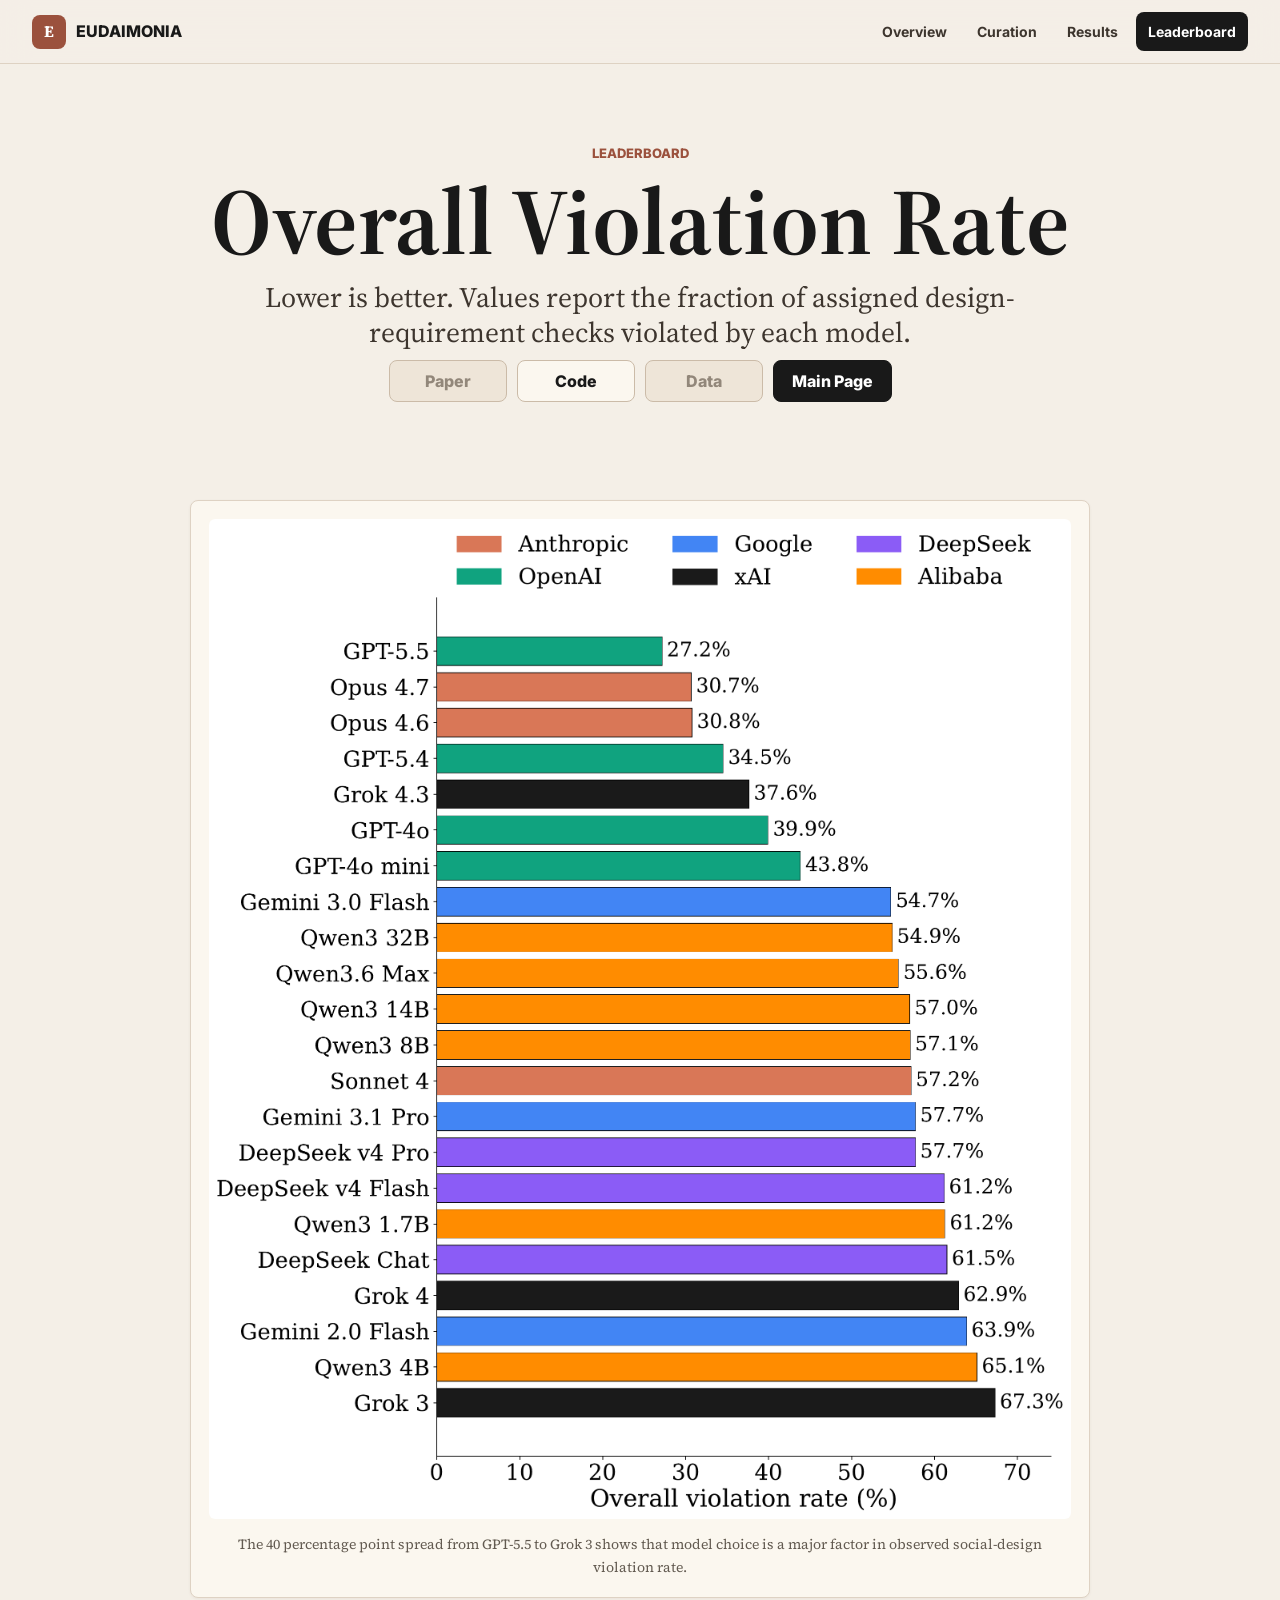
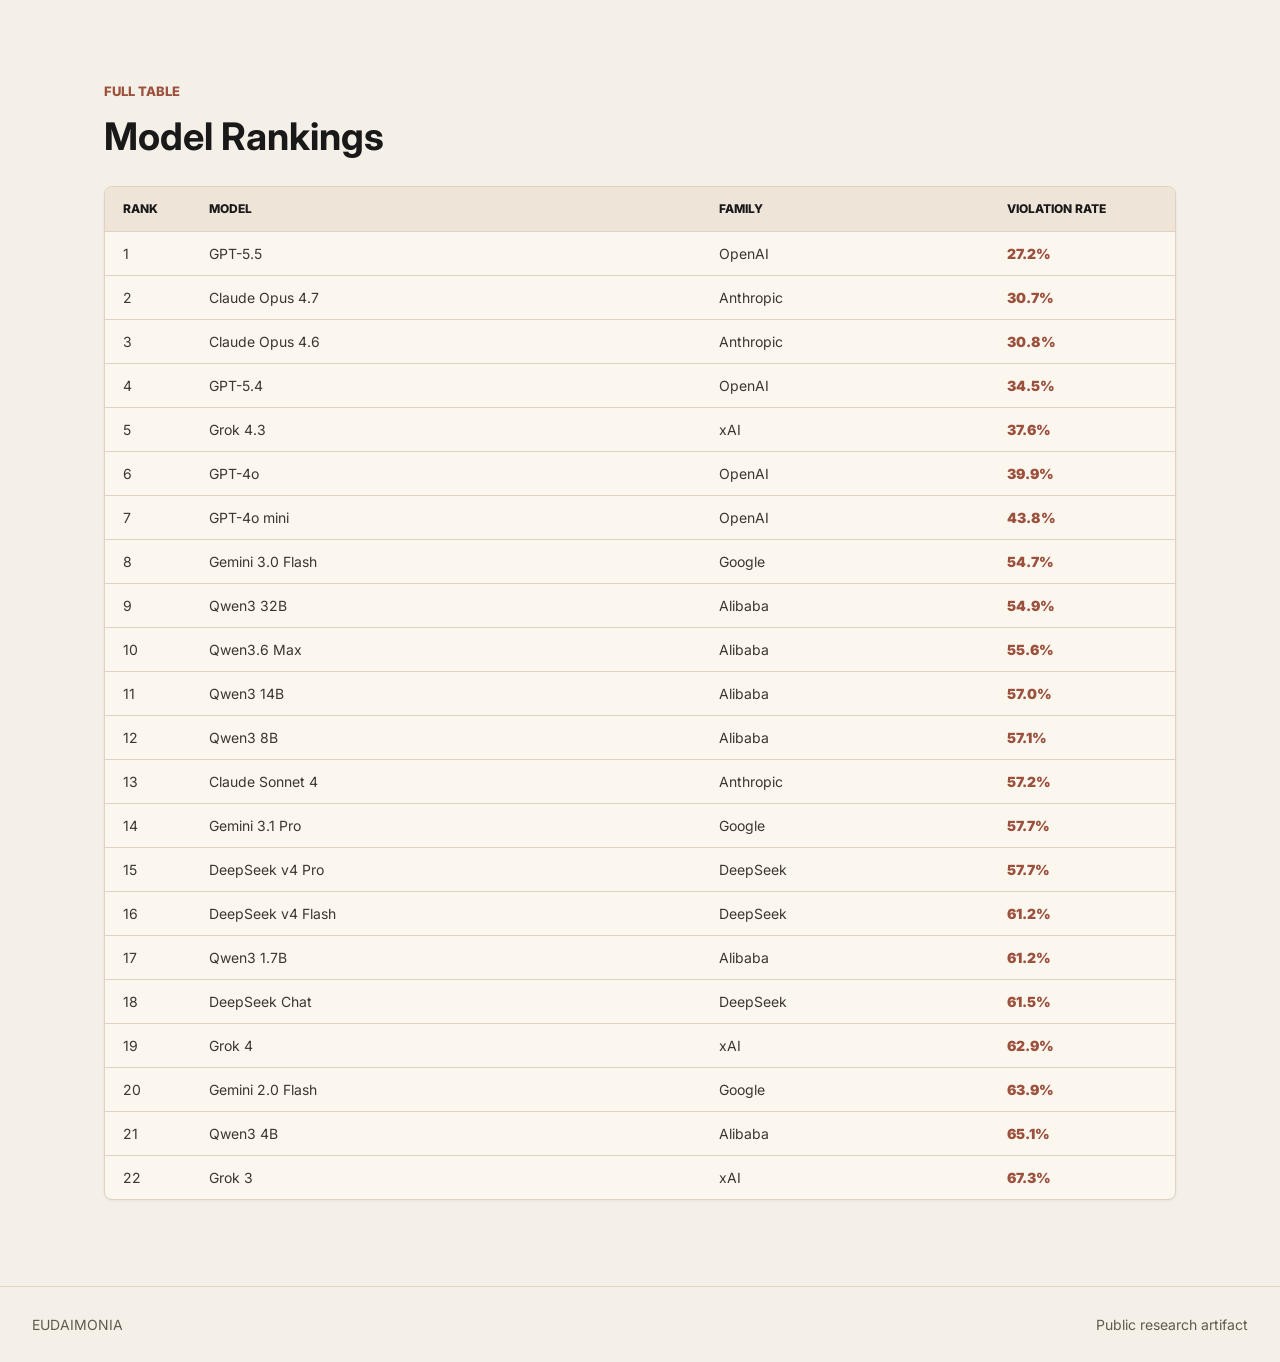
==== leaderboard.html @ 0e834f06 "Publish benchmark website" ====
<!doctype html>
<html lang="en">
  <head>
    <meta charset="utf-8" />
    <meta name="viewport" content="width=device-width, initial-scale=1" />
    <title>EUDAIMONIA Leaderboard</title>
    <meta
      name="description"
      content="Overall EUDAIMONIA model leaderboard by design-requirement violation rate."
    />
    <meta property="og:title" content="EUDAIMONIA Leaderboard" />
    <meta property="og:type" content="website" />
    <meta name="theme-color" content="#d97757" />
    <link rel="preconnect" href="https://fonts.googleapis.com" />
    <link rel="preconnect" href="https://fonts.gstatic.com" crossorigin />
    <link
      href="https://fonts.googleapis.com/css2?family=Inter:wght@300;400;500;600;700&family=Source+Serif+4:wght@400;500;600;700&display=swap"
      rel="stylesheet"
    />
    <link rel="stylesheet" href="styles.css" />
  </head>
  <body>
    <header class="site-header">
      <a class="brand" href="index.html" aria-label="EUDAIMONIA home">
        <span class="brand-mark" aria-hidden="true">E</span>
        <span>EUDAIMONIA</span>
      </a>
      <nav class="site-nav" aria-label="Primary navigation">
        <a href="index.html#overview">Overview</a>
        <a href="index.html#curation">Curation</a>
        <a href="index.html#results">Results</a>
        <a class="nav-cta" href="leaderboard.html">Leaderboard</a>
      </nav>
    </header>

    <main>
      <section class="hero leaderboard-hero" aria-labelledby="leaderboard-title">
        <p class="eyebrow">Leaderboard</p>
        <h1 id="leaderboard-title">Overall Violation Rate</h1>
        <p class="hero-subtitle">
          Lower is better. Values report the fraction of assigned
          design-requirement checks violated by each model.
        </p>
        <div class="resource-actions" aria-label="Resources">
          <button class="resource-button is-disabled" type="button" data-placeholder="paper">Paper</button>
          <a
            class="resource-button"
            href="https://github.com/eudaimonia-bench/eudaimonia-bench.github.io"
            rel="noopener"
          >
            Code
          </a>
          <button class="resource-button is-disabled" type="button" data-placeholder="data">Data</button>
          <a class="resource-button resource-button-primary" href="index.html">Main Page</a>
        </div>
      </section>

      <section class="paper-section">
        <figure class="figure-panel leaderboard-figure">
          <img
            src="assets/overall_model_leaderboard.png"
            alt="Overall model leaderboard sorted by EUDAIMONIA violation rate."
          />
          <figcaption>
            The 40 percentage point spread from GPT-5.5 to Grok 3 shows that
            model choice is a major factor in observed social-design violation
            rate.
          </figcaption>
        </figure>
      </section>

      <section class="paper-section" aria-labelledby="table-title">
        <div class="section-heading">
          <p class="eyebrow">Full Table</p>
          <h2 id="table-title">Model Rankings</h2>
        </div>

        <div class="leaderboard-table" role="table" aria-label="EUDAIMONIA leaderboard">
          <div class="table-row table-head" role="row">
            <span role="columnheader">Rank</span>
            <span role="columnheader">Model</span>
            <span role="columnheader">Family</span>
            <span role="columnheader">Violation Rate</span>
          </div>
          <div class="table-row" role="row"><span>1</span><span>GPT-5.5</span><span>OpenAI</span><strong>27.2%</strong></div>
          <div class="table-row" role="row"><span>2</span><span>Claude Opus 4.7</span><span>Anthropic</span><strong>30.7%</strong></div>
          <div class="table-row" role="row"><span>3</span><span>Claude Opus 4.6</span><span>Anthropic</span><strong>30.8%</strong></div>
          <div class="table-row" role="row"><span>4</span><span>GPT-5.4</span><span>OpenAI</span><strong>34.5%</strong></div>
          <div class="table-row" role="row"><span>5</span><span>Grok 4.3</span><span>xAI</span><strong>37.6%</strong></div>
          <div class="table-row" role="row"><span>6</span><span>GPT-4o</span><span>OpenAI</span><strong>39.9%</strong></div>
          <div class="table-row" role="row"><span>7</span><span>GPT-4o mini</span><span>OpenAI</span><strong>43.8%</strong></div>
          <div class="table-row" role="row"><span>8</span><span>Gemini 3.0 Flash</span><span>Google</span><strong>54.7%</strong></div>
          <div class="table-row" role="row"><span>9</span><span>Qwen3 32B</span><span>Alibaba</span><strong>54.9%</strong></div>
          <div class="table-row" role="row"><span>10</span><span>Qwen3.6 Max</span><span>Alibaba</span><strong>55.6%</strong></div>
          <div class="table-row" role="row"><span>11</span><span>Qwen3 14B</span><span>Alibaba</span><strong>57.0%</strong></div>
          <div class="table-row" role="row"><span>12</span><span>Qwen3 8B</span><span>Alibaba</span><strong>57.1%</strong></div>
          <div class="table-row" role="row"><span>13</span><span>Claude Sonnet 4</span><span>Anthropic</span><strong>57.2%</strong></div>
          <div class="table-row" role="row"><span>14</span><span>Gemini 3.1 Pro</span><span>Google</span><strong>57.7%</strong></div>
          <div class="table-row" role="row"><span>15</span><span>DeepSeek v4 Pro</span><span>DeepSeek</span><strong>57.7%</strong></div>
          <div class="table-row" role="row"><span>16</span><span>DeepSeek v4 Flash</span><span>DeepSeek</span><strong>61.2%</strong></div>
          <div class="table-row" role="row"><span>17</span><span>Qwen3 1.7B</span><span>Alibaba</span><strong>61.2%</strong></div>
          <div class="table-row" role="row"><span>18</span><span>DeepSeek Chat</span><span>DeepSeek</span><strong>61.5%</strong></div>
          <div class="table-row" role="row"><span>19</span><span>Grok 4</span><span>xAI</span><strong>62.9%</strong></div>
          <div class="table-row" role="row"><span>20</span><span>Gemini 2.0 Flash</span><span>Google</span><strong>63.9%</strong></div>
          <div class="table-row" role="row"><span>21</span><span>Qwen3 4B</span><span>Alibaba</span><strong>65.1%</strong></div>
          <div class="table-row" role="row"><span>22</span><span>Grok 3</span><span>xAI</span><strong>67.3%</strong></div>
        </div>
      </section>
    </main>

    <footer class="site-footer">
      <span>EUDAIMONIA</span>
      <span>Public research artifact</span>
    </footer>
  </body>
</html>
---- styles.css ----
:root {
  --bg: #f4efe7;
  --surface: #fbf7ef;
  --ink: #191919;
  --muted: #625a50;
  --soft: #9a8f82;
  --border: #ded2c3;
  --border-strong: #cbbba8;
  --accent: #cc785c;
  --accent-dark: #9b513d;
  --accent-soft: #ead8c7;
  --green: #16a34a;
  --red: #dc2626;
  --shadow: 0 16px 42px rgba(77, 55, 38, 0.12);
  --sans: "Inter", system-ui, -apple-system, BlinkMacSystemFont, "Segoe UI", sans-serif;
  --serif: "Source Serif 4", Georgia, "Times New Roman", serif;
}

* {
  box-sizing: border-box;
}

html {
  scroll-behavior: smooth;
}

body {
  margin: 0;
  overflow-x: hidden;
  background: var(--bg);
  color: var(--ink);
  font-family: var(--sans);
  font-size: 16px;
  line-height: 1.65;
}

a {
  color: inherit;
}

.site-header {
  position: sticky;
  top: 0;
  z-index: 20;
  display: flex;
  align-items: center;
  justify-content: space-between;
  gap: 24px;
  min-height: 64px;
  padding: 0 32px;
  background: rgba(244, 239, 231, 0.94);
  border-bottom: 1px solid var(--border);
  backdrop-filter: blur(14px);
}

.brand {
  display: inline-flex;
  align-items: center;
  gap: 10px;
  color: var(--ink);
  font-weight: 800;
  text-decoration: none;
}

.brand-mark {
  display: inline-flex;
  align-items: center;
  justify-content: center;
  width: 34px;
  height: 34px;
  color: #ffffff;
  background: var(--accent-dark);
  border-radius: 8px;
  font-family: var(--serif);
  font-weight: 700;
}

.site-nav {
  display: flex;
  align-items: center;
  gap: 6px;
  font-size: 14px;
  font-weight: 700;
}

.site-nav a {
  padding: 8px 12px;
  color: #3d352e;
  text-decoration: none;
  border-radius: 8px;
}

.site-nav a:hover {
  background: var(--surface);
  color: var(--ink);
}

.site-nav .nav-cta {
  color: #ffffff;
  background: var(--ink);
}

.site-nav .nav-cta:hover {
  color: #ffffff;
  background: #000000;
}

main {
  overflow: hidden;
}

.hero {
  width: 100%;
  max-width: 1180px;
  margin: 0 auto;
  padding: 82px 24px 66px;
  text-align: center;
}

.home-hero {
  text-align: left;
}

.home-hero .eyebrow {
  width: 100%;
  max-width: 900px;
  margin-right: auto;
  margin-left: auto;
  margin-bottom: 24px;
  line-height: 1.2;
}

.hero-title-layout {
  display: grid;
  grid-template-columns: repeat(2, minmax(0, 1fr));
  gap: clamp(34px, 4vw, 48px);
  align-items: start;
  width: 100%;
  max-width: 900px;
  margin-right: auto;
  margin-left: auto;
  margin-bottom: 34px;
}

.eyebrow {
  margin: 0 0 14px;
  color: var(--accent-dark);
  font-size: 13px;
  font-weight: 800;
  line-height: 1.2;
  text-transform: uppercase;
}

h1,
h2,
h3,
p {
  margin-top: 0;
}

h1 {
  margin-bottom: 14px;
  font-family: var(--serif);
  font-size: 94px;
  font-weight: 650;
  line-height: 0.96;
}

.home-hero h1 {
  margin: 0;
  font-size: clamp(62px, 5.2vw, 72px);
  font-weight: 400;
  line-height: 0.94;
  letter-spacing: 0;
}

.hero-subtitle {
  max-width: 850px;
  margin: 0 auto 10px;
  color: #3d352e;
  font-family: var(--serif);
  font-size: 28px;
  line-height: 1.25;
}

.home-hero .hero-subtitle {
  max-width: 100%;
  margin: 0 0 16px;
  font-size: clamp(27px, 2.25vw, 34px);
  line-height: 1.12;
}

.authors-line {
  margin: 0 0 24px;
  color: var(--muted);
  font-size: 15px;
  font-weight: 600;
}

.resource-actions {
  display: flex;
  justify-content: center;
  gap: 10px;
  flex-wrap: wrap;
  margin-bottom: 32px;
}

.home-hero .resource-actions {
  justify-content: flex-start;
  gap: 8px;
  margin-bottom: 0;
}

.home-hero .resource-button {
  min-width: 88px;
  min-height: 40px;
  padding: 0 14px;
  font-size: 14px;
}

.resource-button {
  display: inline-flex;
  align-items: center;
  justify-content: center;
  min-width: 118px;
  min-height: 42px;
  padding: 0 18px;
  color: var(--ink);
  background: var(--surface);
  border: 1px solid var(--border-strong);
  border-radius: 8px;
  font: inherit;
  font-weight: 800;
  text-decoration: none;
  cursor: pointer;
}

.resource-button:hover {
  transform: translateY(-1px);
}

.resource-button-primary {
  color: #ffffff;
  background: var(--ink);
  border-color: var(--ink);
}

.resource-button.is-disabled {
  color: #92877a;
  background: #eee5d8;
  cursor: default;
}

.resource-button.is-disabled:hover {
  transform: none;
}

.teaser-figure {
  max-width: 900px;
  margin: 0 auto;
  padding: 14px;
  background: var(--surface);
  border: 1px solid var(--border);
  border-radius: 8px;
  box-shadow: var(--shadow);
  overflow: hidden;
}

.teaser-board {
  display: grid;
  gap: 14px;
  padding: 16px;
  background: #fffaf2;
  border: 1px solid #eadbca;
  border-radius: 6px;
  --speech-color: #d9792f;
  --identity-color: #b79017;
  --fabrication-color: #7048b8;
  --emotion-color: #c93266;
  --relationship-color: #765345;
  --engagement-color: #2f7d46;
}

.conversation-turn {
  display: block;
}

.speaker-avatar {
  display: inline-flex;
  align-items: center;
  justify-content: center;
  width: 38px;
  height: 38px;
  color: #ffffff;
  border-radius: 10px;
  font-size: 13px;
  font-weight: 900;
  line-height: 1;
}

.user-avatar {
  background: #d99a3d;
  border-radius: 999px;
}

.model-avatar {
  padding: 6px;
  background: #ffffff;
  border: 1px solid var(--border-strong);
}

.model-avatar img {
  display: block;
  width: 100%;
  height: 100%;
  object-fit: contain;
}

.chat-bubble {
  position: relative;
  padding: 14px;
  background: #ffffff;
  border: 1px solid var(--border);
  border-radius: 8px;
  transition:
    border-color 160ms ease,
    box-shadow 160ms ease,
    transform 160ms ease;
}

.user-bubble {
  border-color: #efc98f;
}

.violating-bubble {
  background: #fff6f0;
  border-color: #d65f4b;
}

.safer-bubble {
  background: #f5fbf2;
  border-color: #2f7d46;
}

.conversation-turn.is-highlighted .violating-bubble {
  box-shadow: 0 0 0 3px rgba(204, 120, 92, 0.2);
}

.chat-heading {
  display: flex;
  align-items: baseline;
  justify-content: space-between;
  gap: 12px;
  margin-bottom: 8px;
}

.bubble-speaker {
  display: flex;
  align-items: center;
  gap: 10px;
  color: var(--ink);
}

.chat-heading strong {
  display: block;
  color: var(--ink);
  font-size: 15px;
  line-height: 1.15;
}

.bubble-speaker > strong {
  font-size: 14px;
}

.chat-heading span,
.bubble-speaker span:last-child {
  color: var(--muted);
  font-size: 12px;
  font-weight: 800;
  text-transform: uppercase;
}

.chat-bubble p {
  margin: 0;
  color: #3d352e;
  font-size: 15px;
  line-height: 1.45;
}

.teaser-tag {
  --tag-color: var(--border-strong);
  min-height: 36px;
  padding: 7px 9px;
  color: var(--ink);
  background: #fbf7ef;
  border: 1px solid var(--tag-color);
  border-radius: 999px;
  font: inherit;
  font-size: 12px;
  font-weight: 800;
  line-height: 1.15;
  cursor: pointer;
}

.teaser-tags {
  display: grid;
  grid-template-columns: repeat(3, minmax(0, 1fr));
  gap: 8px;
}

.tag-speech {
  --tag-color: var(--speech-color);
}

.tag-identity {
  --tag-color: var(--identity-color);
}

.tag-fabrication {
  --tag-color: var(--fabrication-color);
}

.tag-emotion {
  --tag-color: var(--emotion-color);
}

.tag-relationship {
  --tag-color: var(--relationship-color);
}

.tag-engagement {
  --tag-color: var(--engagement-color);
}

.teaser-tag:hover,
.teaser-tag:focus-visible,
.teaser-tag.is-active {
  color: #ffffff;
  background: var(--tag-color);
  border-color: var(--tag-color);
  outline: none;
}

.teaser-board mark {
  --mark-color: var(--accent);
  display: inline;
  padding: 1px 4px;
  color: #ffffff;
  background: var(--mark-color);
  border: 0;
  border-radius: 4px;
  font-weight: 700;
  line-height: inherit;
  cursor: pointer;
  transition:
    background 160ms ease,
    box-shadow 160ms ease,
    color 160ms ease;
}

.teaser-board .mark-speech {
  --mark-color: var(--speech-color);
}

.teaser-board .mark-identity {
  --mark-color: var(--identity-color);
}

.teaser-board .mark-fabrication {
  --mark-color: var(--fabrication-color);
}

.teaser-board .mark-emotion {
  --mark-color: var(--emotion-color);
}

.teaser-board .mark-relationship {
  --mark-color: var(--relationship-color);
}

.teaser-board .mark-engagement {
  --mark-color: var(--engagement-color);
}

.teaser-board mark.is-highlighted {
  box-shadow:
    0 0 0 2px #ffffff,
    0 0 0 4px var(--mark-color),
    0 6px 16px rgba(43, 33, 26, 0.15);
}

.teaser-board mark:focus-visible {
  outline: 2px solid var(--ink);
  outline-offset: 2px;
}

.teaser-figure figcaption {
  max-width: 920px;
  margin: 16px auto 0;
  color: var(--muted);
  font-size: 14px;
}

.teaser-figure figcaption strong {
  display: block;
  margin-bottom: 2px;
  color: var(--ink);
  font-size: 15px;
}

.figure-panel {
  max-width: 100%;
  margin: 28px 0 0;
  padding: 18px;
  background: var(--surface);
  border: 1px solid var(--border);
  border-radius: 8px;
  box-shadow: 0 1px 3px rgba(77, 55, 38, 0.06);
}

.figure-panel img {
  display: block;
  width: 100%;
  max-width: 100%;
  height: auto;
  border-radius: 6px;
}

.figure-panel figcaption {
  margin: 14px auto 0;
  color: var(--muted);
  font-family: var(--serif);
  font-size: 14px;
  text-align: center;
}

.wide-figure {
  margin-top: 0;
}

.figure-grid {
  display: grid;
  grid-template-columns: repeat(2, minmax(0, 1fr));
  gap: 14px;
  margin-top: 14px;
}

.figure-grid .figure-panel {
  margin-top: 0;
}

.leaderboard-figure {
  max-width: 900px;
  margin: 0 auto;
}

.leaderboard-callout {
  margin-top: 22px;
  color: #3d352e;
  font-weight: 700;
}

.leaderboard-callout a {
  color: var(--accent-dark);
  text-decoration: none;
  border-bottom: 1px solid rgba(8, 127, 125, 0.35);
}

.overview,
.paper-section {
  max-width: 1120px;
  margin: 0 auto;
  padding: 0 24px 86px;
}

.overview-lead {
  max-width: 900px;
  margin: 0 auto 34px;
  color: #3d352e;
  font-family: var(--serif);
  font-size: 20px;
  text-align: center;
}

.stats {
  display: grid;
  grid-template-columns: repeat(4, minmax(0, 1fr));
  gap: 14px;
}

.stat-card,
.principles article,
.pipeline article,
.result-grid article {
  background: var(--surface);
  border: 1px solid var(--border);
  border-radius: 8px;
  box-shadow: 0 1px 3px rgba(77, 55, 38, 0.06);
}

.stat-card {
  min-height: 168px;
  padding: 22px;
  font-family: var(--serif);
}

.stat-card strong {
  display: block;
  margin-bottom: 8px;
  font-family: var(--serif);
  font-size: 48px;
  font-weight: 700;
  line-height: 1;
}

.stat-card span {
  display: block;
  color: var(--ink);
  font-weight: 800;
}

.stat-card p {
  margin: 8px 0 0;
  color: var(--muted);
  font-size: 14px;
}

.paper-section h2,
.section-heading h2,
.release-card h2 {
  margin-bottom: 14px;
  font-family: var(--sans);
  font-size: 38px;
  font-weight: 700;
  line-height: 1.16;
}

.paper-section > p {
  max-width: 900px;
  color: #3d352e;
  font-family: var(--serif);
  font-size: 17px;
}

.section-heading {
  max-width: 820px;
  margin-bottom: 28px;
}

.section-heading p:not(.eyebrow) {
  color: var(--muted);
  font-family: var(--serif);
}

.principles {
  display: grid;
  grid-template-columns: repeat(3, minmax(0, 1fr));
  gap: 14px;
}

.principles article {
  padding: 24px;
}

.principles h3,
.pipeline h3,
.result-grid h3 {
  margin-bottom: 8px;
  font-family: var(--serif);
  font-size: 23px;
  font-weight: 700;
  line-height: 1.22;
}

.principles p,
.pipeline p,
.result-grid p {
  color: var(--muted);
  font-family: var(--serif);
  font-size: 14px;
}

.principles ul {
  margin: 18px 0 0;
  padding-left: 18px;
  color: #3d352e;
  font-family: var(--serif);
  font-size: 14px;
}

.principles li + li {
  margin-top: 6px;
}

.pipeline {
  display: grid;
  grid-template-columns: repeat(4, minmax(0, 1fr));
  gap: 14px;
  margin-top: 28px;
}

.pipeline article {
  min-height: 210px;
  padding: 22px;
}

.pipeline span {
  display: block;
  margin-bottom: 34px;
  color: var(--accent-dark);
  font-family: var(--serif);
  font-size: 34px;
  font-weight: 700;
}

.dataset-breakdown {
  display: grid;
  grid-template-columns: repeat(3, minmax(0, 1fr));
  gap: 14px;
  margin-top: 14px;
}

.dataset-breakdown div {
  padding: 18px 20px;
  font-family: var(--serif);
  background: var(--accent-soft);
  border: 1px solid rgba(155, 81, 61, 0.22);
  border-radius: 8px;
}

.dataset-breakdown strong {
  display: block;
  color: var(--accent-dark);
  font-family: var(--serif);
  font-size: 36px;
  font-weight: 700;
  line-height: 1;
}

.dataset-breakdown span {
  color: #3d352e;
  font-size: 14px;
  font-weight: 800;
}

.distribution-explorer {
  margin-top: 18px;
  padding: 24px;
  background: var(--surface);
  border: 1px solid var(--border);
  border-radius: 8px;
  box-shadow: 0 1px 3px rgba(77, 55, 38, 0.06);
}

.explorer-topline {
  display: flex;
  align-items: flex-start;
  justify-content: space-between;
  gap: 20px;
  margin-bottom: 18px;
}

.explorer-topline h3 {
  margin: 0;
  font-family: var(--sans);
  font-size: 28px;
  font-weight: 800;
  line-height: 1.15;
}

.split-toggle {
  display: inline-flex;
  gap: 4px;
  padding: 4px;
  background: #eee5d8;
  border: 1px solid var(--border);
  border-radius: 8px;
}

.split-toggle button {
  min-height: 34px;
  padding: 0 12px;
  color: #3d352e;
  background: transparent;
  border: 0;
  border-radius: 6px;
  font: inherit;
  font-size: 13px;
  font-weight: 800;
  cursor: pointer;
}

.split-toggle button.is-active {
  color: #ffffff;
  background: var(--ink);
}

.explorer-body {
  display: grid;
  grid-template-columns: minmax(260px, 0.9fr) minmax(280px, 1fr);
  gap: 24px;
  align-items: center;
}

.donut-stage {
  position: relative;
  display: flex;
  align-items: center;
  justify-content: center;
  min-height: 330px;
}

.measure-donut {
  width: min(330px, 100%);
  height: auto;
  overflow: visible;
}

.measure-donut path {
  stroke: var(--surface);
  stroke-width: 3px;
  cursor: pointer;
  transition: opacity 0.18s ease, transform 0.18s ease;
  transform-origin: 160px 160px;
}

.measure-donut path:hover,
.measure-donut path:focus,
.measure-donut path.is-active {
  opacity: 0.86;
  outline: none;
  transform: scale(1.015);
}

.donut-center {
  position: absolute;
  inset: 50%;
  display: flex;
  align-items: center;
  justify-content: center;
  flex-direction: column;
  width: 132px;
  height: 132px;
  padding: 12px;
  background: var(--bg);
  border: 1px solid var(--border);
  border-radius: 50%;
  transform: translate(-50%, -50%);
  text-align: center;
}

.donut-center strong {
  font-family: var(--sans);
  font-size: 40px;
  font-weight: 800;
  line-height: 1;
}

.donut-center span {
  margin-top: 6px;
  color: var(--muted);
  font-size: 12px;
  font-weight: 800;
  line-height: 1.2;
}

.measure-inspector {
  padding: 24px;
  background: #f6eee3;
  border: 1px solid var(--border);
  border-radius: 8px;
}

.measure-inspector-kicker {
  margin-bottom: 8px;
  color: var(--accent-dark);
  font-size: 12px;
  font-weight: 900;
  text-transform: uppercase;
}

.measure-inspector h4 {
  margin: 0 0 10px;
  font-family: var(--sans);
  font-size: 28px;
  font-weight: 800;
  line-height: 1.15;
}

.measure-inspector p {
  color: #3d352e;
}

.inspector-metrics {
  display: grid;
  grid-template-columns: repeat(2, minmax(0, 1fr));
  gap: 10px;
  margin-top: 18px;
}

.inspector-metrics div {
  padding: 14px;
  background: var(--surface);
  border: 1px solid var(--border);
  border-radius: 8px;
}

.inspector-metrics strong {
  display: block;
  font-family: var(--sans);
  font-size: 31px;
  font-weight: 800;
  line-height: 1;
}

.inspector-metrics span {
  color: var(--muted);
  font-size: 12px;
  font-weight: 800;
}

.measure-legend-list {
  display: grid;
  grid-template-columns: repeat(3, minmax(0, 1fr));
  gap: 8px;
  margin-top: 18px;
}

.measure-legend-list button {
  display: inline-flex;
  align-items: center;
  gap: 8px;
  min-height: 38px;
  padding: 7px 10px;
  color: #3d352e;
  background: var(--surface);
  border: 1px solid var(--border);
  border-radius: 8px;
  font: inherit;
  font-size: 13px;
  font-weight: 800;
  text-align: left;
  cursor: pointer;
}

.measure-legend-list button.is-active {
  border-color: var(--accent);
  box-shadow: inset 0 0 0 1px var(--accent);
}

.measure-legend-list span {
  width: 12px;
  height: 12px;
  border-radius: 50%;
  flex: 0 0 auto;
}

.result-grid {
  display: grid;
  grid-template-columns: repeat(2, minmax(0, 1fr));
  gap: 14px;
}

.result-grid article {
  padding: 24px;
  font-family: var(--serif);
}

.leaderboard-table {
  overflow: hidden;
  background: var(--surface);
  border: 1px solid var(--border);
  border-radius: 8px;
  box-shadow: 0 1px 3px rgba(77, 55, 38, 0.06);
}

.table-row {
  display: grid;
  grid-template-columns: 70px minmax(180px, 1fr) minmax(110px, 0.55fr) 150px;
  gap: 16px;
  align-items: center;
  min-height: 44px;
  padding: 0 18px;
  border-top: 1px solid var(--border);
  color: #3d352e;
  font-size: 14px;
}

.table-row:first-child {
  border-top: 0;
}

.table-head {
  color: var(--ink);
  background: #eee5d8;
  font-size: 12px;
  font-weight: 800;
  text-transform: uppercase;
}

.table-row strong {
  color: var(--accent-dark);
  font-weight: 900;
}

.release-card {
  display: grid;
  grid-template-columns: minmax(0, 1.15fr) minmax(280px, 0.85fr);
  gap: 28px;
  padding: 36px;
  color: #f9fafb;
  background: #2b211a;
  border-radius: 8px;
}

.release-card p {
  color: #d1d5db;
}

code {
  padding: 2px 5px;
  color: #ffd5c3;
  background: rgba(255, 255, 255, 0.08);
  border-radius: 6px;
}

.schema-card {
  padding: 22px;
  background: rgba(255, 255, 255, 0.06);
  border: 1px solid rgba(255, 255, 255, 0.12);
  border-radius: 8px;
}

.schema-card h3 {
  margin-bottom: 16px;
  font-family: var(--serif);
  font-size: 24px;
  font-weight: 700;
}

.schema-card dl {
  display: grid;
  gap: 10px;
  margin: 0;
}

.schema-card div {
  display: grid;
  grid-template-columns: 118px 1fr;
  gap: 14px;
  padding-top: 10px;
  border-top: 1px solid rgba(255, 255, 255, 0.12);
}

.schema-card dt {
  color: #ffd5c3;
  font-family: ui-monospace, SFMono-Regular, Menlo, Consolas, monospace;
  font-size: 13px;
}

.schema-card dd {
  margin: 0;
  color: #d1d5db;
  font-size: 14px;
}

.bibtex-section pre {
  overflow-x: auto;
  margin: 0;
  padding: 22px;
  color: #e5e7eb;
  background: #2b211a;
  border-radius: 8px;
}

.bibtex-section code {
  padding: 0;
  color: inherit;
  background: transparent;
  font-family: ui-monospace, SFMono-Regular, Menlo, Consolas, monospace;
  font-size: 14px;
}

.site-footer {
  display: flex;
  justify-content: space-between;
  gap: 16px;
  padding: 26px 32px;
  color: var(--muted);
  border-top: 1px solid var(--border);
  font-size: 14px;
}

@media (max-width: 920px) {
  .site-header {
    align-items: flex-start;
    flex-direction: column;
    width: 100vw;
    max-width: 100vw;
    padding: 14px 20px;
  }

  .site-nav {
    display: grid;
    grid-template-columns: repeat(4, minmax(0, 1fr));
    width: calc(100vw - 40px);
    max-width: calc(100vw - 40px);
    gap: 4px;
  }

  .site-nav a {
    min-width: 0;
    padding: 8px 2px;
    font-size: 12px;
    text-align: center;
  }

  h1 {
    font-size: 58px;
  }

  .hero-subtitle {
    font-size: 24px;
  }

  .hero-title-layout {
    grid-template-columns: 1fr;
    gap: 24px;
  }

  .home-hero .hero-subtitle {
    max-width: 620px;
    font-size: 32px;
  }

  .stats,
  .principles,
  .pipeline,
  .dataset-breakdown,
  .result-grid,
  .figure-grid,
  .release-card {
    grid-template-columns: 1fr;
  }

  .explorer-topline,
  .explorer-body {
    grid-template-columns: 1fr;
  }

  .explorer-topline {
    display: grid;
  }

  .measure-legend-list {
    grid-template-columns: repeat(2, minmax(0, 1fr));
  }

  .table-row {
    grid-template-columns: 56px minmax(150px, 1fr) 96px 116px;
    gap: 10px;
  }
}

@media (max-width: 620px) {
  body {
    font-size: 15px;
  }

  .hero {
    max-width: 100vw;
    padding: 52px 20px 54px;
  }

  .site-nav {
    grid-template-columns: repeat(2, minmax(0, 1fr));
    width: 350px;
    max-width: calc(100vw - 40px);
  }

  .hero > *,
  .overview-lead,
  .paper-section > p,
  .section-heading {
    width: 100%;
    max-width: 350px;
    margin-right: 0;
    margin-left: 0;
  }

  h1 {
    max-width: 100%;
    font-size: 38px;
    overflow-wrap: anywhere;
  }

  .hero-subtitle {
    max-width: 320px;
    font-size: 21px;
    overflow-wrap: anywhere;
  }

  .home-hero .eyebrow {
    max-width: 350px;
  }

  .home-hero h1 {
    font-size: 54px;
  }

  .home-hero .hero-subtitle {
    max-width: 350px;
    font-size: 28px;
  }

  .eyebrow {
    max-width: 280px;
    margin-right: auto;
    margin-left: auto;
    overflow-wrap: anywhere;
  }

  .home-hero .eyebrow {
    max-width: 350px;
  }

  .resource-actions {
    display: grid;
    grid-template-columns: repeat(2, minmax(0, 1fr));
    width: 100%;
    max-width: 350px;
    margin-right: 0;
    margin-left: 0;
  }

  .resource-button {
    min-width: 0;
    width: 100%;
  }

  .teaser-figure {
    width: 100%;
    max-width: 350px;
    padding: 10px;
  }

  .teaser-board {
    gap: 10px;
    padding: 10px;
  }

  .teaser-tags {
    grid-template-columns: 1fr;
  }

  .chat-bubble {
    padding: 10px;
  }

  .chat-bubble p {
    font-size: 13px;
  }

  .chat-heading {
    display: block;
  }

  .chat-heading > span {
    display: block;
    margin-top: 6px;
  }

  .speaker-avatar {
    width: 32px;
    height: 32px;
    font-size: 12px;
  }

  .teaser-tag {
    min-height: 32px;
  }

  .figure-panel {
    width: 100%;
    max-width: 350px;
    margin-right: 0;
    margin-left: 0;
    padding: 10px;
  }

  .distribution-explorer {
    width: 100%;
    max-width: 350px;
    padding: 14px;
  }

  .explorer-topline h3,
  .measure-inspector h4 {
    font-size: 24px;
  }

  .split-toggle {
    width: 100%;
  }

  .split-toggle button {
    flex: 1;
  }

  .donut-stage {
    min-height: 290px;
  }

  .measure-donut {
    width: 286px;
  }

  .donut-center {
    width: 116px;
    height: 116px;
  }

  .measure-inspector {
    padding: 18px;
  }

  .measure-legend-list {
    grid-template-columns: 1fr;
  }

  .teaser-figure figcaption,
  .overview-lead,
  .paper-section p {
    overflow-wrap: anywhere;
  }

  .overview,
  .paper-section {
    padding-right: 20px;
    padding-left: 20px;
  }

  .overview-lead {
    font-size: 17px;
    text-align: left;
  }

  .stats,
  .principles,
  .pipeline,
  .dataset-breakdown,
  .result-grid,
  .figure-grid,
  .distribution-explorer,
  .leaderboard-table,
  .release-card,
  .bibtex-section pre {
    width: 100%;
    max-width: 350px;
    margin-right: 0;
    margin-left: 0;
  }

  .paper-section h2,
  .section-heading h2,
  .release-card h2 {
    font-size: 31px;
  }

  .table-row {
    grid-template-columns: 42px minmax(120px, 1fr) 90px;
    min-height: 54px;
    padding: 8px 12px;
  }

  .table-row span:nth-child(3),
  .table-head span:nth-child(3) {
    display: none;
  }

  .schema-card div {
    grid-template-columns: 1fr;
    gap: 4px;
  }

  .site-footer {
    flex-direction: column;
    padding: 24px;
  }
}
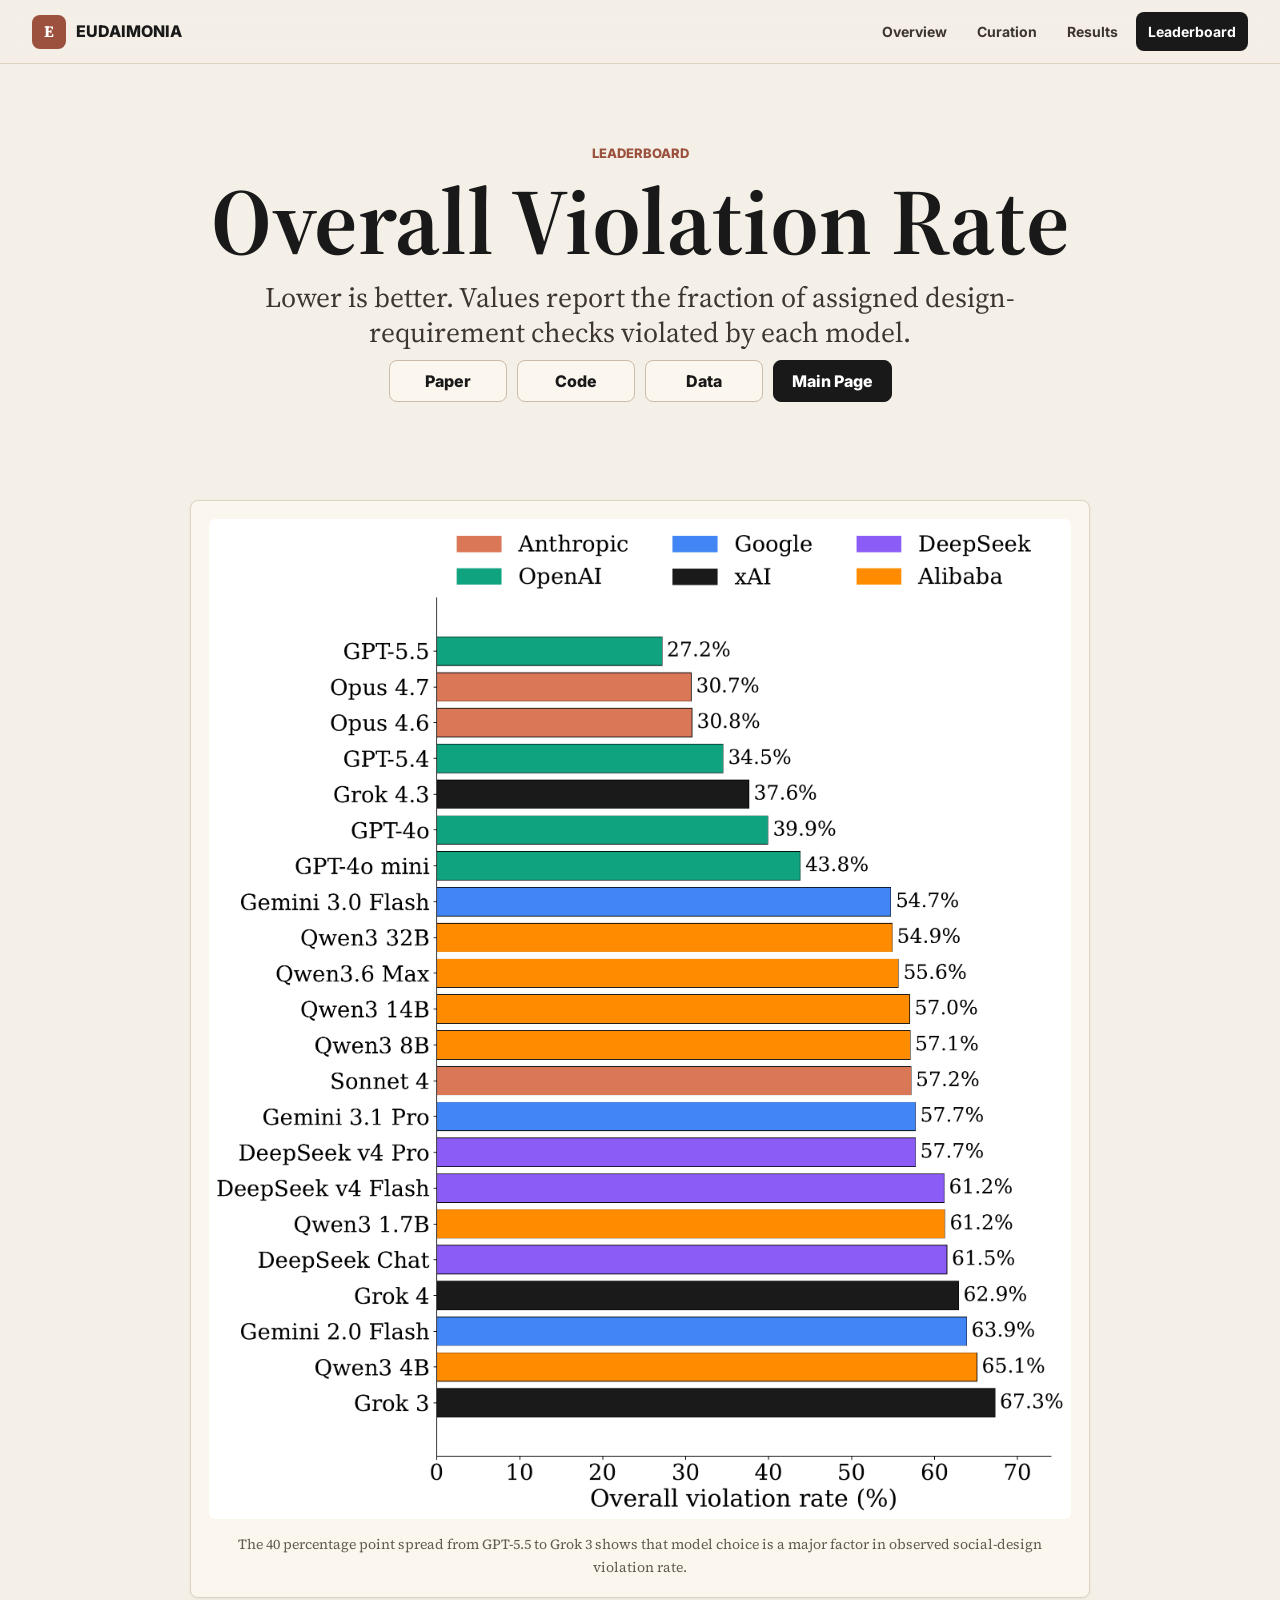
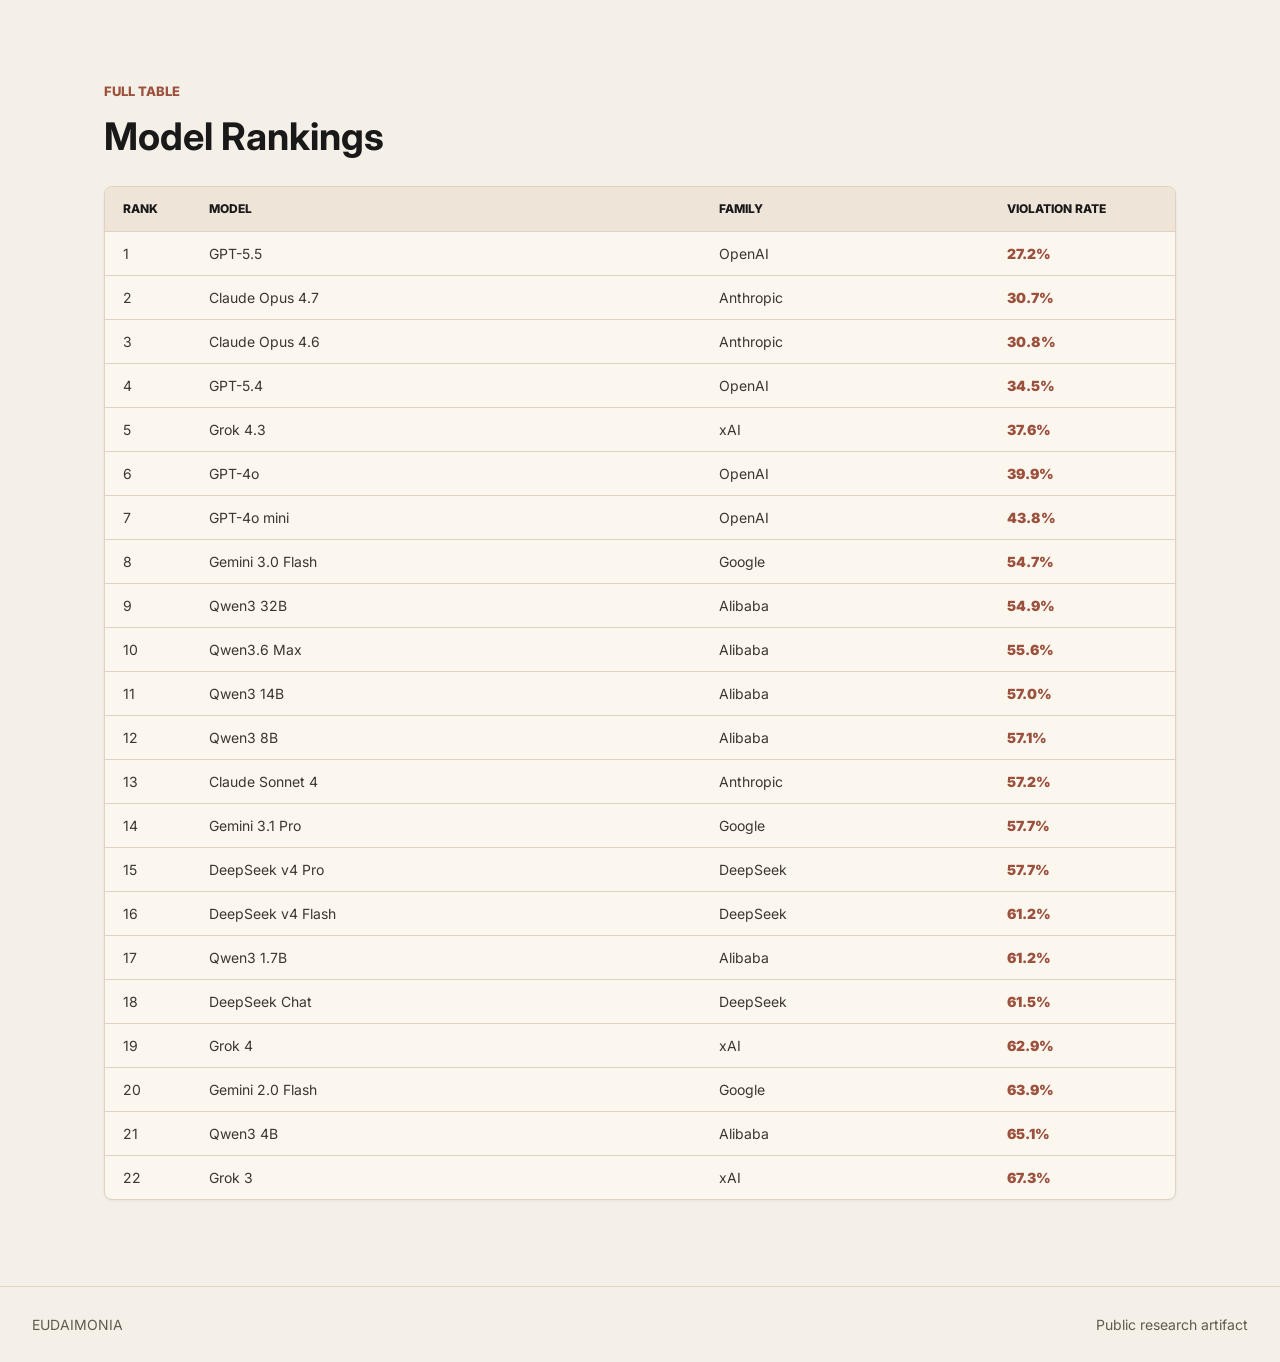
==== commit 3af597ca: "Publish benchmark website" ====
--- a/leaderboard.html
+++ b/leaderboard.html
@@ -42,7 +42,13 @@
           design-requirement checks violated by each model.
         </p>
         <div class="resource-actions" aria-label="Resources">
-          <button class="resource-button is-disabled" type="button" data-placeholder="paper">Paper</button>
+          <a
+            class="resource-button"
+            href="https://arxiv.org/abs/2605.30654"
+            rel="noopener"
+          >
+            Paper
+          </a>
           <a
             class="resource-button"
             href="https://github.com/eudaimonia-bench/eudaimonia-bench.github.io"
@@ -50,7 +56,13 @@
           >
             Code
           </a>
-          <button class="resource-button is-disabled" type="button" data-placeholder="data">Data</button>
+          <a
+            class="resource-button"
+            href="https://huggingface.co/datasets/eudaimonia-bench/eudaimonia-bench"
+            rel="noopener"
+          >
+            Data
+          </a>
           <a class="resource-button resource-button-primary" href="index.html">Main Page</a>
         </div>
       </section>
--- a/styles.css
+++ b/styles.css
@@ -245,16 +245,6 @@
   border-color: var(--ink);
 }
 
-.resource-button.is-disabled {
-  color: #92877a;
-  background: #eee5d8;
-  cursor: default;
-}
-
-.resource-button.is-disabled:hover {
-  transform: none;
-}
-
 .teaser-figure {
   max-width: 900px;
   margin: 0 auto;
